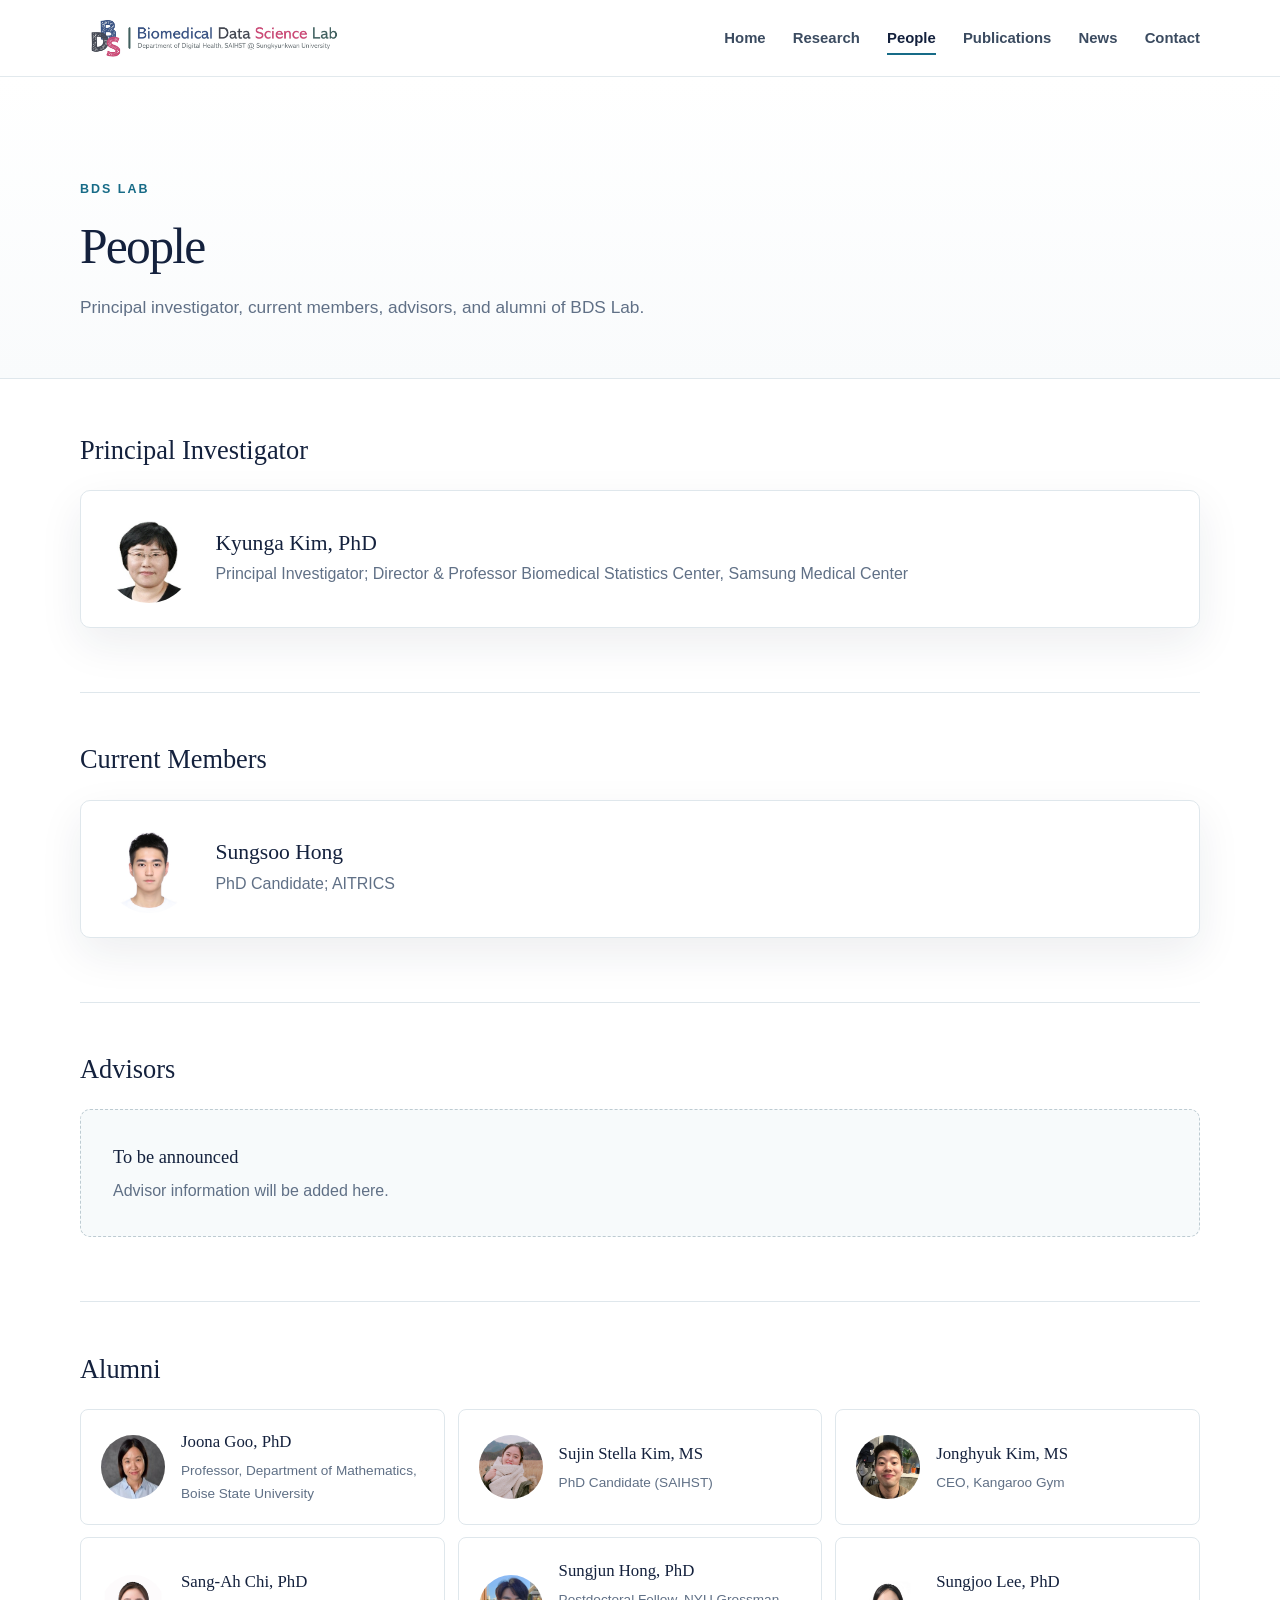
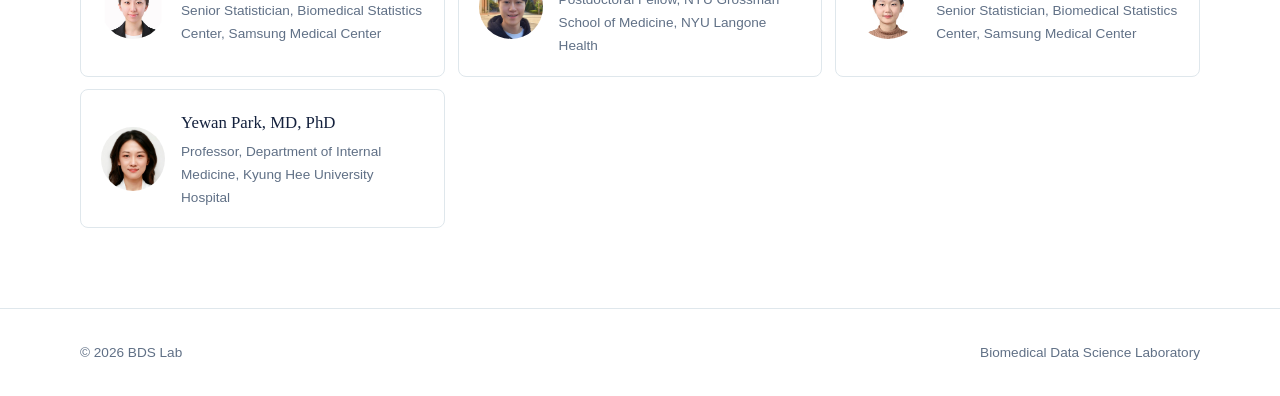
==== people.html @ 7a571b47 "Initial BDS Lab website" ====
<!doctype html>
<html lang="en">
  <head>
    <meta charset="utf-8"><meta name="viewport" content="width=device-width, initial-scale=1">
    <meta name="description" content="People at BDS Lab."><title>People | BDS Lab</title>
    <link rel="icon" href="assets/img/favicon.ico" sizes="any"><link rel="icon" type="image/png" sizes="512x512" href="assets/img/favicon.png"><link rel="apple-touch-icon" sizes="180x180" href="assets/img/apple-touch-icon.png">
    <link rel="stylesheet" href="assets/css/styles.css"><script src="assets/js/main.js" defer></script>
  </head>
  <body>
    <a class="skip-link" href="#main">Skip to content</a>
    <header class="site-header"><nav class="nav-wrap" aria-label="Primary navigation"><a class="brand" href="index.html"><img class="brand-logo" src="assets/img/bdslab-logo.jpg" alt="BDS Lab — Biomedical Data Science Laboratory"></a><button class="menu-button" type="button" aria-expanded="false" aria-controls="primary-menu" aria-label="Open navigation"><span></span></button><ul class="nav-links" id="primary-menu"><li><a href="index.html">Home</a></li><li><a href="research.html">Research</a></li><li><a href="people.html" aria-current="page">People</a></li><li><a href="publications.html">Publications</a></li><li><a href="news.html">News</a></li><li><a href="contact.html">Contact</a></li></ul></nav></header>
    <main id="main">
      <header class="page-intro"><div class="container"><p class="eyebrow">BDS Lab</p><h1>People</h1><p>Principal investigator, current members, advisors, and alumni of BDS Lab.</p></div></header>
      <section class="content-section"><div class="container">
        <section class="people-group"><h2 class="group-title">Principal Investigator</h2><article class="person-feature"><img class="person-photo" src="assets/img/people/kyunga-kim.jpg" alt="Kyunga Kim"><div><h3>Kyunga Kim, PhD</h3><p class="role">Principal Investigator; Director & Professor Biomedical Statistics Center, Samsung Medical Center</p></div></article></section>

        <section class="people-group"><h2 class="group-title">Current Members</h2><article class="person-feature"><img class="person-photo" src="assets/img/people/sungsoo-hong.jpg" alt="Sungsoo Hong"><div><h3>Sungsoo Hong</h3><p class="role">PhD Candidate; AITRICS</p></div></article></section>

        <section class="people-group"><h2 class="group-title">Advisors</h2><div class="empty-state"><strong>To be announced</strong><span>Advisor information will be added here.</span></div></section>

        <section class="people-group"><h2 class="group-title">Alumni</h2><div class="people-grid">
          <div class="person-compact person-with-photo">
	      <img class="alumni-photo" src="assets/img/people/joona-goo.jpg" alt="Joona Goo"><div><strong>Joona Goo, PhD</strong><span>Professor, Department of Mathematics, Boise State University</span></div></div>

          <div class="person-compact person-with-photo">
	      <img class="alumni-photo" src="assets/img/people/sujin-kim.jpg" alt="Sujin Stella Kim"><div><strong>Sujin Stella Kim, MS</strong><span>PhD Candidate (SAIHST)</span></div></div>

          <div class="person-compact person-with-photo">
	      <img class="alumni-photo" src="assets/img/people/jonghyuk-kim.jpg" alt="Jonghyuk Kim"><div><strong>Jonghyuk Kim, MS</strong><span>CEO, Kangaroo Gym</span></div></div>

           <div class="person-compact person-with-photo">
	      <img class="alumni-photo" src="assets/img/people/sangah-chi.jpg" alt="Sang-Ah Chi"><div><strong>Sang-Ah Chi, PhD</strong><span>Senior Statistician, Biomedical Statistics Center, Samsung Medical Center</span></div></div>

           <div class="person-compact person-with-photo">
	      <img class="alumni-photo" src="assets/img/people/sungjun-hong.jpg" alt="Sungjun Hong"><div><strong>Sungjun Hong, PhD</strong><span>Postdoctoral Fellow, NYU Grossman School of Medicine, NYU Langone Health</span></div></div>

           <div class="person-compact person-with-photo">
	      <img class="alumni-photo" src="assets/img/people/sungjoo-lee.jpg" alt="Sungjoo Lee"><div><strong>Sungjoo Lee, PhD</strong><span>Senior Statistician, Biomedical Statistics Center, Samsung Medical Center</span></div></div>

           <div class="person-compact person-with-photo">
	      <img class="alumni-photo" src="assets/img/people/yewan-park.jpg" alt="Yewan Park"><div><strong>Yewan Park, MD, PhD</strong><span>Professor, Department of Internal Medicine, Kyung Hee University Hospital</span></div></div>

        </div></section>
      </div></section>
    </main>
    <footer class="site-footer"><div class="container footer-row"><p>© <span data-current-year></span> BDS Lab</p><p>Biomedical Data Science Laboratory</p></div></footer>
  </body>
</html>
---- assets/css/styles.css ----
:root {
  --ink: #14213d;
  --muted: #607086;
  --accent: #176b87;
  --accent-dark: #0f5269;
  --accent-soft: #eaf5f8;
  --line: #dfe7ec;
  --paper: #ffffff;
  --wash: #f7fafb;
  --shadow: 0 16px 44px rgba(20, 33, 61, 0.08);
  --max-width: 1120px;
}

* {
  box-sizing: border-box;
}

html {
  scroll-behavior: smooth;
}

body {
  margin: 0;
  color: var(--ink);
  background: var(--paper);
  font-family: Inter, ui-sans-serif, -apple-system, BlinkMacSystemFont, "Segoe UI", sans-serif;
  font-size: 16px;
  line-height: 1.7;
  -webkit-font-smoothing: antialiased;
}

a {
  color: var(--accent);
  text-decoration-thickness: 1px;
  text-underline-offset: 0.18em;
}

a:hover {
  color: var(--accent-dark);
}

.skip-link {
  position: absolute;
  top: -4rem;
  left: 1rem;
  z-index: 100;
  padding: 0.7rem 1rem;
  color: #fff;
  background: var(--ink);
}

.skip-link:focus {
  top: 1rem;
}

.site-header {
  position: sticky;
  top: 0;
  z-index: 50;
  border-bottom: 1px solid rgba(223, 231, 236, 0.9);
  background: rgba(255, 255, 255, 0.94);
  backdrop-filter: blur(14px);
}

.nav-wrap {
  width: min(calc(100% - 2rem), var(--max-width));
  min-height: 76px;
  margin: 0 auto;
  display: flex;
  align-items: center;
  justify-content: space-between;
  gap: 2rem;
}

.brand {
  display: inline-flex;
  align-items: center;
  gap: 0.7rem;
  color: var(--ink);
  font-size: 1.05rem;
  font-weight: 750;
  letter-spacing: -0.02em;
  text-decoration: none;
}

.brand-mark {
  width: 34px;
  height: 34px;
  display: grid;
  place-items: center;
  border-radius: 50%;
  color: #fff;
  background: var(--accent);
  font-family: Georgia, "Times New Roman", serif;
  font-size: 0.86rem;
  letter-spacing: 0.03em;
}

.brand-logo {
  display: block;
  width: 270px;
  height: auto;
}

.nav-links {
  display: flex;
  align-items: center;
  gap: 1.7rem;
  margin: 0;
  padding: 0;
  list-style: none;
}

.nav-links a {
  position: relative;
  color: #3b4b60;
  font-size: 0.93rem;
  font-weight: 600;
  text-decoration: none;
}

.nav-links a::after {
  position: absolute;
  right: 0;
  bottom: -0.55rem;
  left: 0;
  height: 2px;
  background: var(--accent);
  content: "";
  opacity: 0;
  transform: scaleX(0.35);
  transition: 160ms ease;
}

.nav-links a:hover::after,
.nav-links a[aria-current="page"]::after {
  opacity: 1;
  transform: scaleX(1);
}

.nav-links a[aria-current="page"] {
  color: var(--ink);
}

.menu-button {
  width: 42px;
  height: 42px;
  display: none;
  border: 1px solid var(--line);
  border-radius: 8px;
  background: #fff;
  color: var(--ink);
  cursor: pointer;
}

.menu-button span,
.menu-button::before,
.menu-button::after {
  width: 18px;
  height: 2px;
  display: block;
  margin: 4px auto;
  background: currentColor;
  content: "";
}

.container {
  width: min(calc(100% - 2rem), var(--max-width));
  margin: 0 auto;
}

.hero {
  position: relative;
  overflow: hidden;
  padding: clamp(5rem, 10vw, 8.5rem) 0 clamp(4.5rem, 8vw, 7rem);
  border-bottom: 1px solid var(--line);
  background: linear-gradient(135deg, #fff 0%, #fff 58%, #f2f9fb 100%);
}

.hero::after {
  position: absolute;
  top: 12%;
  right: -8rem;
  width: 28rem;
  height: 28rem;
  border: 1px solid rgba(23, 107, 135, 0.12);
  border-radius: 50%;
  box-shadow: 0 0 0 4rem rgba(23, 107, 135, 0.025), 0 0 0 8rem rgba(23, 107, 135, 0.018);
  content: "";
}

.hero-content {
  position: relative;
  z-index: 1;
  max-width: 800px;
}

.eyebrow {
  margin: 0 0 1.1rem;
  color: var(--accent);
  font-size: 0.78rem;
  font-weight: 750;
  letter-spacing: 0.16em;
  text-transform: uppercase;
}

h1,
h2,
h3 {
  margin-top: 0;
  color: var(--ink);
  font-family: Georgia, "Times New Roman", serif;
  font-weight: 500;
  line-height: 1.18;
}

h1 {
  max-width: 780px;
  margin-bottom: 1.4rem;
  font-size: clamp(2.7rem, 6.2vw, 5.2rem);
  letter-spacing: -0.045em;
}

.hero-lead {
  max-width: 650px;
  margin: 0;
  color: var(--muted);
  font-size: clamp(1.05rem, 2vw, 1.25rem);
}

.hero-actions {
  display: flex;
  flex-wrap: wrap;
  gap: 0.85rem;
  margin-top: 2rem;
}

.button {
  display: inline-flex;
  align-items: center;
  justify-content: center;
  min-height: 46px;
  padding: 0.65rem 1.1rem;
  border: 1px solid var(--accent);
  border-radius: 6px;
  color: #fff;
  background: var(--accent);
  font-size: 0.9rem;
  font-weight: 700;
  text-decoration: none;
}

.button:hover {
  color: #fff;
  background: var(--accent-dark);
}

.button.secondary {
  color: var(--ink);
  border-color: var(--line);
  background: #fff;
}

.button.secondary:hover {
  color: var(--accent-dark);
  border-color: #b7cbd3;
}

.section {
  padding: clamp(4rem, 7vw, 6.5rem) 0;
}

.section.tint {
  border-top: 1px solid var(--line);
  border-bottom: 1px solid var(--line);
  background: var(--wash);
}

.section-heading {
  display: grid;
  grid-template-columns: minmax(180px, 0.7fr) minmax(0, 1.5fr);
  gap: 2rem;
  margin-bottom: 2.6rem;
}

.section-heading h2,
.page-intro h1 {
  margin-bottom: 0;
  font-size: clamp(2rem, 4vw, 3.1rem);
  letter-spacing: -0.035em;
}

.section-heading p {
  max-width: 650px;
  margin: 0;
  color: var(--muted);
}

.cards {
  display: grid;
  grid-template-columns: repeat(3, minmax(0, 1fr));
  gap: 1rem;
}

.research-cards {
  grid-template-columns: repeat(2, minmax(0, 1fr));
}

.research-card {
  min-height: 170px;
}

.card {
  min-height: 215px;
  padding: 1.6rem;
  border: 1px solid var(--line);
  border-radius: 10px;
  background: #fff;
  box-shadow: 0 8px 24px rgba(20, 33, 61, 0.035);
}

.card-number {
  display: block;
  margin-bottom: 2.4rem;
  color: var(--accent);
  font-size: 0.75rem;
  font-weight: 750;
  letter-spacing: 0.12em;
}

.card h3 {
  margin-bottom: 0.7rem;
  font-size: 1.28rem;
}

.card p {
  margin: 0;
  color: var(--muted);
  font-size: 0.94rem;
}

.text-link {
  display: inline-block;
  margin-top: 1.8rem;
  font-size: 0.9rem;
  font-weight: 700;
}

.page-intro {
  padding: clamp(4.5rem, 8vw, 7rem) 0 3.5rem;
  border-bottom: 1px solid var(--line);
  background: linear-gradient(180deg, #fff, #f9fbfc);
}

.page-intro p:last-child {
  max-width: 670px;
  margin: 1rem 0 0;
  color: var(--muted);
  font-size: 1.08rem;
}

.content-section {
  padding: 3.5rem 0 5rem;
}

.people-group + .people-group,
.content-block + .content-block {
  margin-top: 4rem;
  padding-top: 3.2rem;
  border-top: 1px solid var(--line);
}

.group-title {
  margin-bottom: 1.5rem;
  font-size: 1.65rem;
}

.person-feature {
  display: grid;
  grid-template-columns: 88px minmax(0, 1fr);
  gap: 1.4rem;
  align-items: center;
  padding: 1.5rem;
  border: 1px solid var(--line);
  border-radius: 10px;
  background: #fff;
  box-shadow: var(--shadow);
}

.avatar {
  width: 88px;
  height: 88px;
  display: grid;
  place-items: center;
  border-radius: 50%;
  color: var(--accent-dark);
  background: var(--accent-soft);
  font-family: Georgia, "Times New Roman", serif;
  font-size: 1.45rem;
}

.person-feature h3 {
  margin-bottom: 0.25rem;
  font-size: 1.35rem;
}

.role,
.placeholder {
  margin: 0;
  color: var(--muted);
}

/* PI and current-member photos */
.person-photo {
  width: 88px;
  height: 88px;
  flex: 0 0 88px;
  display: block;
  border-radius: 50%;
  object-fit: cover;
  object-position: center;
}

/* Alumni card layout */
.person-with-photo {
  display: flex;
  align-items: center;
  gap: 1rem;
}

/* Alumni photos */
.alumni-photo {
  width: 64px;
  height: 64px;
  flex: 0 0 64px;
  display: block;
  border-radius: 50%;
  object-fit: cover;
  object-position: center;
}

.people-grid {
  display: grid;
  grid-template-columns: repeat(3, minmax(0, 1fr));
  gap: 0.8rem;
}

.person-feature + .person-feature {
  margin-top: 1rem;
}

.person-compact {
  padding: 1.15rem 1.25rem;
  border: 1px solid var(--line);
  border-radius: 8px;
  background: #fff;
}

.person-compact strong {
  display: block;
  font-family: Georgia, "Times New Roman", serif;
  font-size: 1.05rem;
  font-weight: 500;
}

.person-compact span {
  display: block;
  margin-top: 0.15rem;
  color: var(--muted);
  font-size: 0.85rem;
}

.outline-list {
  margin: 0;
  padding: 0;
  list-style: none;
  border-top: 1px solid var(--line);
}

.outline-list li {
  display: grid;
  grid-template-columns: 84px minmax(0, 1fr);
  gap: 1.5rem;
  padding: 1.4rem 0;
  border-bottom: 1px solid var(--line);
}

.outline-list .index {
  color: var(--accent);
  font-size: 0.78rem;
  font-weight: 750;
  letter-spacing: 0.1em;
}

.outline-list h3 {
  margin-bottom: 0.35rem;
  font-size: 1.2rem;
}

.outline-list p {
  margin: 0;
  color: var(--muted);
}

.empty-state {
  padding: 2rem;
  border: 1px dashed #bdcbd2;
  border-radius: 10px;
  color: var(--muted);
  background: var(--wash);
}

.empty-state strong {
  display: block;
  margin-bottom: 0.25rem;
  color: var(--ink);
  font-family: Georgia, "Times New Roman", serif;
  font-size: 1.15rem;
  font-weight: 500;
}

/* Publication layout follows the year-grouped academic style used on hong-sj.github.io. */
.publication-year-group {
  margin-top: 2.6rem;
}

.publication-year {
  margin: 0 0 1.45rem;
  padding-top: 0.85rem;
  border-top: 1px solid var(--line);
  color: #7b8796;
  font-family: Inter, ui-sans-serif, -apple-system, BlinkMacSystemFont, "Segoe UI", sans-serif;
  font-size: 1.45rem;
  font-weight: 500;
  text-align: right;
}

.publication-entry {
  padding: 0 0 0.8rem;
}

.publication-title {
  max-width: 900px;
  margin: 0 0 0.45rem;
  color: var(--ink);
  font-family: Inter, ui-sans-serif, -apple-system, BlinkMacSystemFont, "Segoe UI", sans-serif;
  font-size: 1.05rem;
  font-weight: 750;
  line-height: 1.45;
}

.publication-authors,
.publication-venue {
  max-width: 940px;
  margin: 0.2rem 0;
  color: #3f4f63;
  font-size: 0.94rem;
  line-height: 1.6;
}

.publication-authors strong {
  color: var(--ink);
}

.publication-links {
  display: flex;
  flex-wrap: wrap;
  gap: 0.45rem;
  margin-top: 0.8rem;
}

.publication-button,
.citation-badge {
  display: inline-flex;
  align-items: center;
  min-height: 29px;
  padding: 0.18rem 0.58rem;
  border: 1px solid var(--accent);
  border-radius: 4px;
  color: var(--accent-dark);
  background: #fff;
  font-size: 0.75rem;
  font-weight: 700;
  line-height: 1;
  text-decoration: none;
}

.publication-button:hover,
.citation-badge:hover {
  color: #fff;
  background: var(--accent);
}

.citation-badge {
  border-color: #a9cbd6;
  background: var(--accent-soft);
}

.publication-note {
  margin: 2.6rem 0 0;
  color: var(--muted);
  font-size: 0.82rem;
}

.contact-card {
  max-width: 720px;
  padding: clamp(1.6rem, 4vw, 2.6rem);
  border: 1px solid var(--line);
  border-radius: 10px;
  box-shadow: var(--shadow);
}

.contact-card h2 {
  margin-bottom: 0.8rem;
  font-size: clamp(1.6rem, 3vw, 2.25rem);
}

.contact-card p {
  margin: 0;
  color: var(--muted);
}

.contact-card .contact-placeholder {
  margin-top: 1.5rem;
  padding-top: 1.2rem;
  border-top: 1px solid var(--line);
  font-size: 0.9rem;
}

.site-footer {
  padding: 2rem 0;
  border-top: 1px solid var(--line);
  color: var(--muted);
  background: #fff;
  font-size: 0.85rem;
}

.footer-row {
  display: flex;
  align-items: center;
  justify-content: space-between;
  gap: 1rem;
}

.footer-row p {
  margin: 0;
}

@media (max-width: 760px) {
  .menu-button {
    display: block;
  }
  .brand-logo {
    width: 210px;
  }
  .nav-links {
    position: absolute;
    top: 76px;
    right: 0;
    left: 0;
    display: none;
    padding: 1rem;
    border-bottom: 1px solid var(--line);
    background: #fff;
    box-shadow: 0 14px 30px rgba(20, 33, 61, 0.08);
  }

  .nav-links.open {
    display: grid;
    gap: 0;
  }

  .nav-links a {
    display: block;
    padding: 0.75rem 0.35rem;
  }

  .nav-links a::after {
    display: none;
  }

  .section-heading,
  .cards,
  .research-cards,
  .people-grid {
    grid-template-columns: 1fr;
  }

  .section-heading {
    gap: 0.85rem;
  }

  .hero::after {
    display: none;
  }

  .footer-row {
    align-items: flex-start;
    flex-direction: column;
  }
}

@media (max-width: 480px) {
  .person-feature {
    grid-template-columns: 1fr;
  }

  .outline-list li {
    grid-template-columns: 1fr;
    gap: 0.4rem;
  }
}
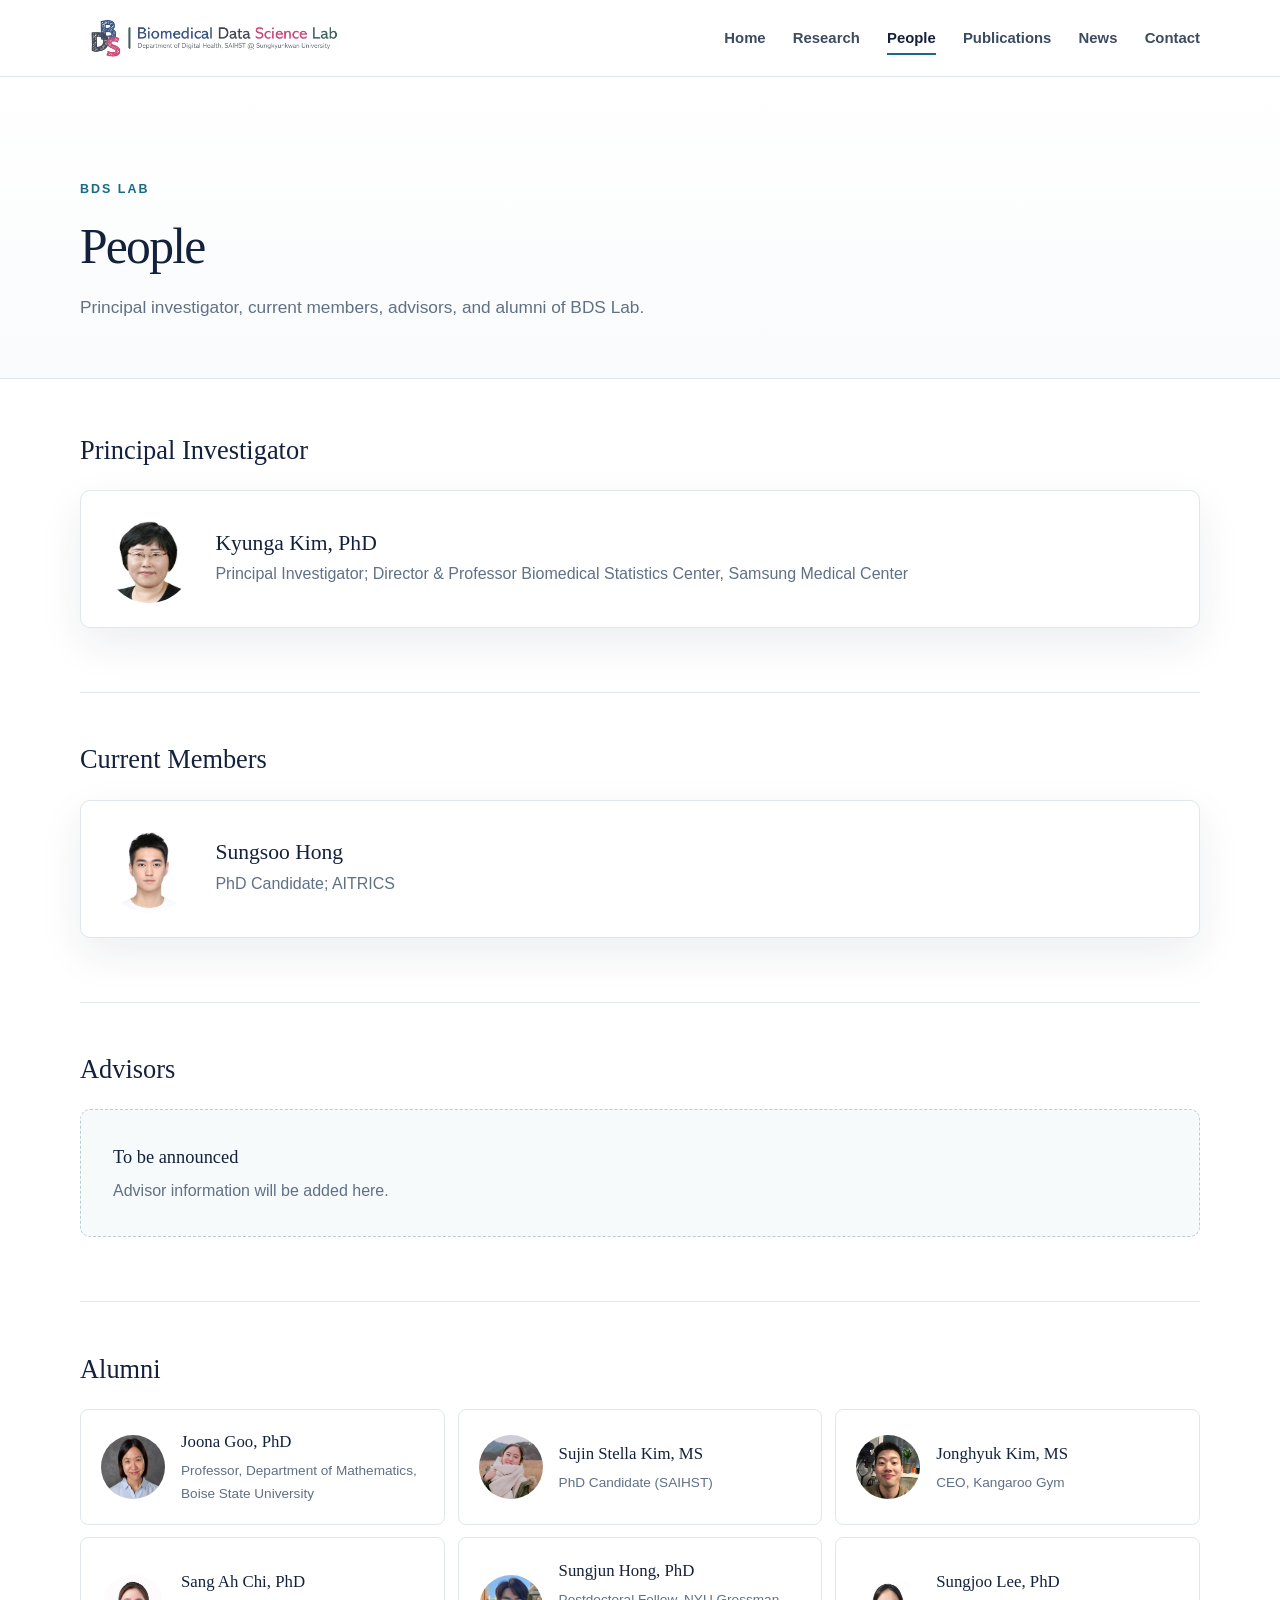
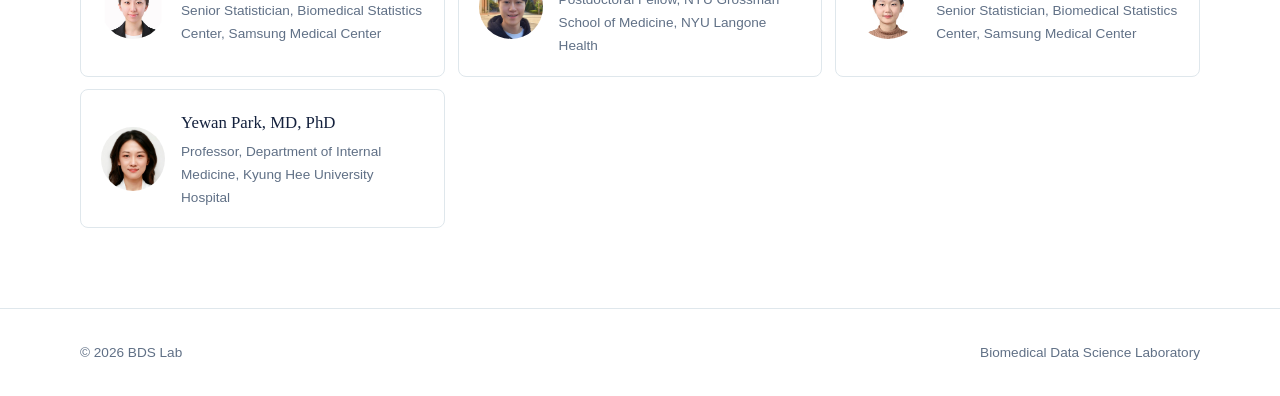
==== commit 880f1f36: "update" ====
--- a/people.html
+++ b/people.html
@@ -29,7 +29,7 @@
 	      <img class="alumni-photo" src="assets/img/people/jonghyuk-kim.jpg" alt="Jonghyuk Kim"><div><strong>Jonghyuk Kim, MS</strong><span>CEO, Kangaroo Gym</span></div></div>
 
            <div class="person-compact person-with-photo">
-	      <img class="alumni-photo" src="assets/img/people/sangah-chi.jpg" alt="Sang-Ah Chi"><div><strong>Sang-Ah Chi, PhD</strong><span>Senior Statistician, Biomedical Statistics Center, Samsung Medical Center</span></div></div>
+	      <img class="alumni-photo" src="assets/img/people/sangah-chi.jpg" alt="Sang Ah Chi"><div><strong>Sang Ah Chi, PhD</strong><span>Senior Statistician, Biomedical Statistics Center, Samsung Medical Center</span></div></div>
 
            <div class="person-compact person-with-photo">
 	      <img class="alumni-photo" src="assets/img/people/sungjun-hong.jpg" alt="Sungjun Hong"><div><strong>Sungjun Hong, PhD</strong><span>Postdoctoral Fellow, NYU Grossman School of Medicine, NYU Langone Health</span></div></div>
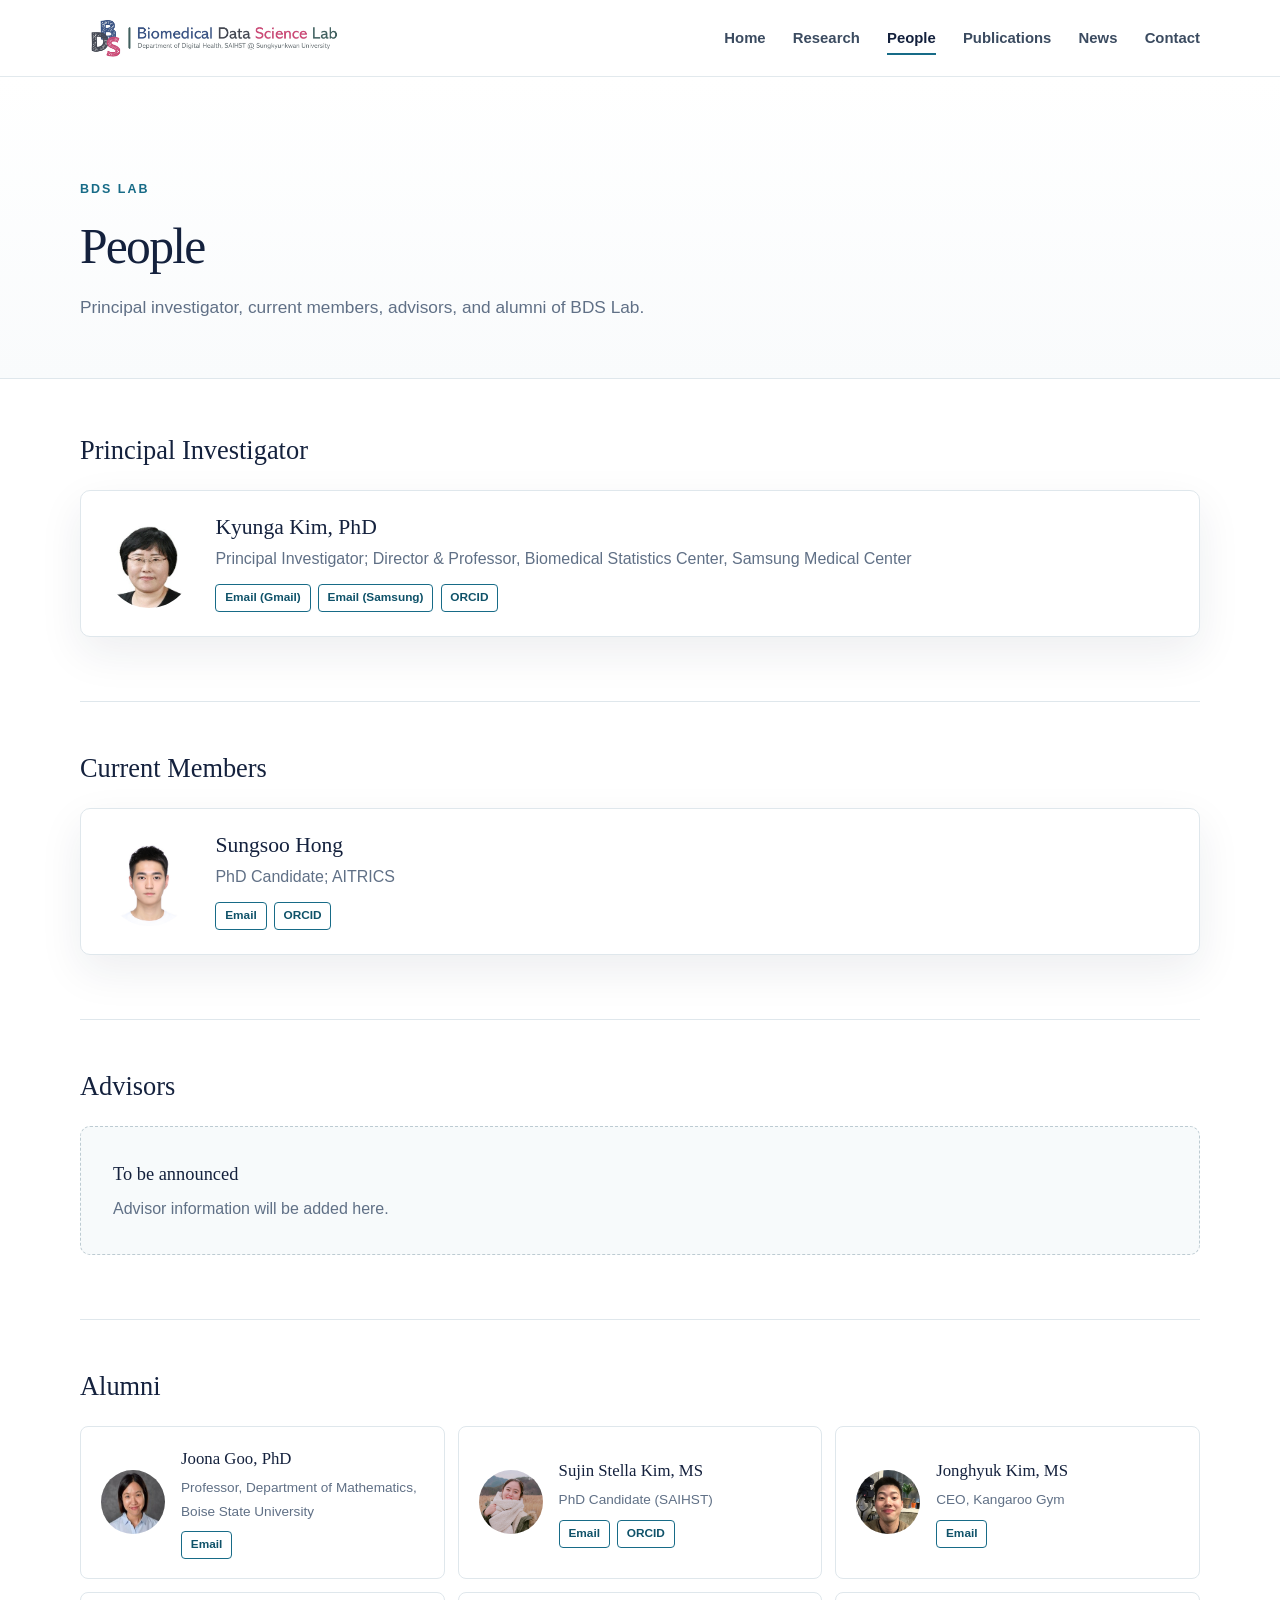
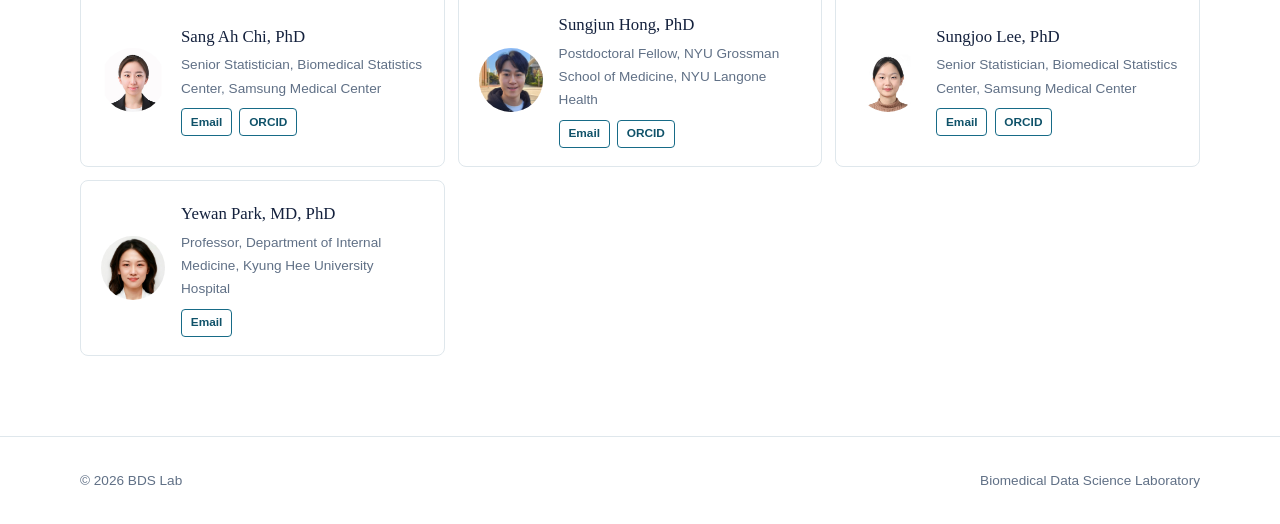
==== commit 891147ce: "Update people.html" ====
--- a/people.html
+++ b/people.html
@@ -4,7 +4,40 @@
     <meta charset="utf-8"><meta name="viewport" content="width=device-width, initial-scale=1">
     <meta name="description" content="People at BDS Lab."><title>People | BDS Lab</title>
     <link rel="icon" href="assets/img/favicon.ico" sizes="any"><link rel="icon" type="image/png" sizes="512x512" href="assets/img/favicon.png"><link rel="apple-touch-icon" sizes="180x180" href="assets/img/apple-touch-icon.png">
-    <link rel="stylesheet" href="assets/css/styles.css"><script src="assets/js/main.js" defer></script>
+    <link rel="stylesheet" href="assets/css/styles.css">
+    <style>
+      .person-links {
+        display: flex;
+        flex-wrap: wrap;
+        gap: 0.45rem;
+        margin-top: 0.75rem;
+      }
+
+      .person-links a {
+        display: inline-flex;
+        align-items: center;
+        min-height: 28px;
+        padding: 0.18rem 0.55rem;
+        border: 1px solid var(--accent);
+        border-radius: 4px;
+        color: var(--accent-dark);
+        background: #fff;
+        font-size: 0.74rem;
+        font-weight: 700;
+        line-height: 1;
+        text-decoration: none;
+      }
+
+      .person-links a:hover {
+        color: #fff;
+        background: var(--accent);
+      }
+
+      .person-compact .person-links {
+        margin-top: 0.55rem;
+      }
+    </style>
+    <script src="assets/js/main.js" defer></script>
   </head>
   <body>
     <a class="skip-link" href="#main">Skip to content</a>
@@ -12,33 +45,33 @@
     <main id="main">
       <header class="page-intro"><div class="container"><p class="eyebrow">BDS Lab</p><h1>People</h1><p>Principal investigator, current members, advisors, and alumni of BDS Lab.</p></div></header>
       <section class="content-section"><div class="container">
-        <section class="people-group"><h2 class="group-title">Principal Investigator</h2><article class="person-feature"><img class="person-photo" src="assets/img/people/kyunga-kim.jpg" alt="Kyunga Kim"><div><h3>Kyunga Kim, PhD</h3><p class="role">Principal Investigator; Director & Professor Biomedical Statistics Center, Samsung Medical Center</p></div></article></section>
+        <section class="people-group"><h2 class="group-title">Principal Investigator</h2><article class="person-feature"><img class="person-photo" src="assets/img/people/kyunga-kim.jpg" alt="Kyunga Kim"><div><h3>Kyunga Kim, PhD</h3><p class="role">Principal Investigator; Director &amp; Professor, Biomedical Statistics Center, Samsung Medical Center</p><div class="person-links"><a href="mailto:kyunga.j.kim@gmail.com" title="kyunga.j.kim@gmail.com">Email (Gmail)</a><a href="mailto:kyunga.j.kim@samsung.com" title="kyunga.j.kim@samsung.com">Email (Samsung)</a><a href="https://orcid.org/0000-0002-0865-2236" target="_blank" rel="noopener noreferrer">ORCID</a></div></div></article></section>
 
-        <section class="people-group"><h2 class="group-title">Current Members</h2><article class="person-feature"><img class="person-photo" src="assets/img/people/sungsoo-hong.jpg" alt="Sungsoo Hong"><div><h3>Sungsoo Hong</h3><p class="role">PhD Candidate; AITRICS</p></div></article></section>
+        <section class="people-group"><h2 class="group-title">Current Members</h2><article class="person-feature"><img class="person-photo" src="assets/img/people/sungsoo-hong.jpg" alt="Sungsoo Hong"><div><h3>Sungsoo Hong</h3><p class="role">PhD Candidate; AITRICS</p><div class="person-links"><a href="mailto:hss2864@gmail.com" title="hss2864@gmail.com">Email</a><a href="https://orcid.org/0000-0002-4534-9375" target="_blank" rel="noopener noreferrer">ORCID</a></div></div></article></section>
 
         <section class="people-group"><h2 class="group-title">Advisors</h2><div class="empty-state"><strong>To be announced</strong><span>Advisor information will be added here.</span></div></section>
 
         <section class="people-group"><h2 class="group-title">Alumni</h2><div class="people-grid">
           <div class="person-compact person-with-photo">
-	      <img class="alumni-photo" src="assets/img/people/joona-goo.jpg" alt="Joona Goo"><div><strong>Joona Goo, PhD</strong><span>Professor, Department of Mathematics, Boise State University</span></div></div>
+	      <img class="alumni-photo" src="assets/img/people/joona-goo.jpg" alt="Joona Goo"><div><strong>Joona Goo, PhD</strong><span>Professor, Department of Mathematics, Boise State University</span><div class="person-links"><a href="mailto:junagoo@boisestate.edu" title="junagoo@boisestate.edu">Email</a></div></div></div>
 
           <div class="person-compact person-with-photo">
-	      <img class="alumni-photo" src="assets/img/people/sujin-kim.jpg" alt="Sujin Stella Kim"><div><strong>Sujin Stella Kim, MS</strong><span>PhD Candidate (SAIHST)</span></div></div>
+	      <img class="alumni-photo" src="assets/img/people/sujin-kim.jpg" alt="Sujin Stella Kim"><div><strong>Sujin Stella Kim, MS</strong><span>PhD Candidate (SAIHST)</span><div class="person-links"><a href="mailto:dh.stellaaa@gmail.com" title="dh.stellaaa@gmail.com">Email</a><a href="https://orcid.org/0000-0002-1189-5896" target="_blank" rel="noopener noreferrer">ORCID</a></div></div></div>
 
           <div class="person-compact person-with-photo">
-	      <img class="alumni-photo" src="assets/img/people/jonghyuk-kim.jpg" alt="Jonghyuk Kim"><div><strong>Jonghyuk Kim, MS</strong><span>CEO, Kangaroo Gym</span></div></div>
+	      <img class="alumni-photo" src="assets/img/people/jonghyuk-kim.jpg" alt="Jonghyuk Kim"><div><strong>Jonghyuk Kim, MS</strong><span>CEO, Kangaroo Gym</span><div class="person-links"><a href="mailto:gurdk123@gmail.com" title="gurdk123@gmail.com">Email</a></div></div></div>
 
            <div class="person-compact person-with-photo">
-	      <img class="alumni-photo" src="assets/img/people/sangah-chi.jpg" alt="Sang Ah Chi"><div><strong>Sang Ah Chi, PhD</strong><span>Senior Statistician, Biomedical Statistics Center, Samsung Medical Center</span></div></div>
+	      <img class="alumni-photo" src="assets/img/people/sangah-chi.jpg" alt="Sang Ah Chi"><div><strong>Sang Ah Chi, PhD</strong><span>Senior Statistician, Biomedical Statistics Center, Samsung Medical Center</span><div class="person-links"><a href="mailto:sszzgg91@naver.com" title="sszzgg91@naver.com">Email</a><a href="https://orcid.org/0000-0002-4349-5248" target="_blank" rel="noopener noreferrer">ORCID</a></div></div></div>
 
            <div class="person-compact person-with-photo">
-	      <img class="alumni-photo" src="assets/img/people/sungjun-hong.jpg" alt="Sungjun Hong"><div><strong>Sungjun Hong, PhD</strong><span>Postdoctoral Fellow, NYU Grossman School of Medicine, NYU Langone Health</span></div></div>
+	      <img class="alumni-photo" src="assets/img/people/sungjun-hong.jpg" alt="Sungjun Hong"><div><strong>Sungjun Hong, PhD</strong><span>Postdoctoral Fellow, NYU Grossman School of Medicine, NYU Langone Health</span><div class="person-links"><a href="mailto:hsj2864@gmail.com" title="hsj2864@gmail.com">Email</a><a href="https://orcid.org/0000-0003-2797-238X" target="_blank" rel="noopener noreferrer">ORCID</a></div></div></div>
 
            <div class="person-compact person-with-photo">
-	      <img class="alumni-photo" src="assets/img/people/sungjoo-lee.jpg" alt="Sungjoo Lee"><div><strong>Sungjoo Lee, PhD</strong><span>Senior Statistician, Biomedical Statistics Center, Samsung Medical Center</span></div></div>
+	      <img class="alumni-photo" src="assets/img/people/sungjoo-lee.jpg" alt="Sungjoo Lee"><div><strong>Sungjoo Lee, PhD</strong><span>Senior Statistician, Biomedical Statistics Center, Samsung Medical Center</span><div class="person-links"><a href="mailto:danhalee2016@gmail.com" title="danhalee2016@gmail.com">Email</a><a href="https://orcid.org/0000-0003-3564-4220" target="_blank" rel="noopener noreferrer">ORCID</a></div></div></div>
 
            <div class="person-compact person-with-photo">
-	      <img class="alumni-photo" src="assets/img/people/yewan-park.jpg" alt="Yewan Park"><div><strong>Yewan Park, MD, PhD</strong><span>Professor, Department of Internal Medicine, Kyung Hee University Hospital</span></div></div>
+	      <img class="alumni-photo" src="assets/img/people/yewan-park.jpg" alt="Yewan Park"><div><strong>Yewan Park, MD, PhD</strong><span>Professor, Department of Internal Medicine, Kyung Hee University Hospital</span><div class="person-links"><a href="mailto:yewanish@gmail.com" title="yewanish@gmail.com">Email</a></div></div></div>
 
         </div></section>
       </div></section>
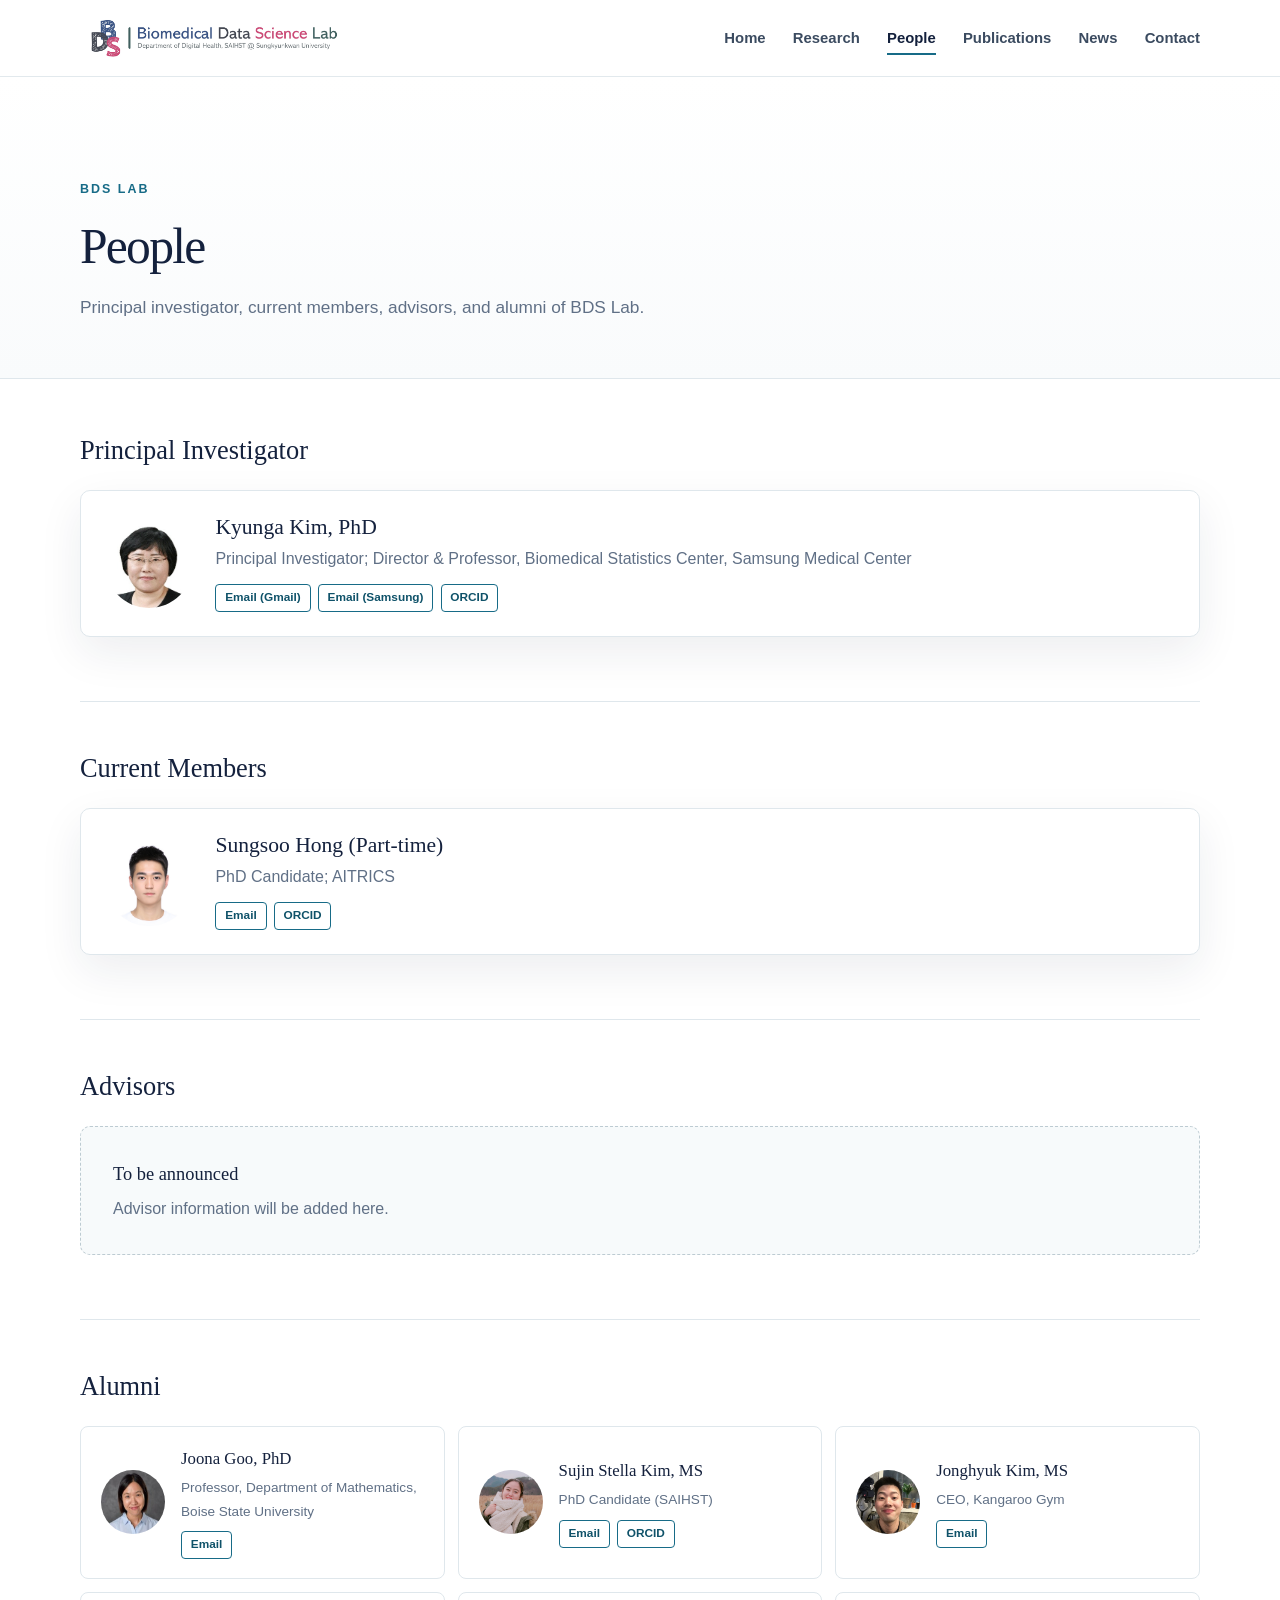
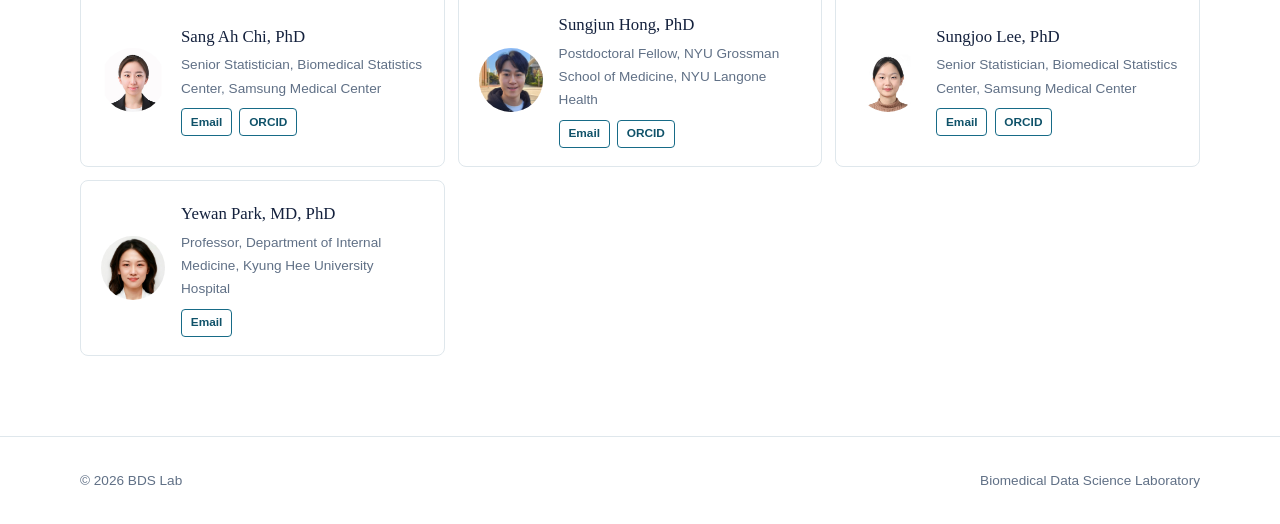
==== commit ba42e1d8: "Update information" ====
--- a/people.html
+++ b/people.html
@@ -39,6 +39,7 @@
     </style>
     <script src="assets/js/main.js" defer></script>
   </head>
+  <!-- Trigger GitHub Pages rebuild -->	
   <body>
     <a class="skip-link" href="#main">Skip to content</a>
     <header class="site-header"><nav class="nav-wrap" aria-label="Primary navigation"><a class="brand" href="index.html"><img class="brand-logo" src="assets/img/bdslab-logo.jpg" alt="BDS Lab — Biomedical Data Science Laboratory"></a><button class="menu-button" type="button" aria-expanded="false" aria-controls="primary-menu" aria-label="Open navigation"><span></span></button><ul class="nav-links" id="primary-menu"><li><a href="index.html">Home</a></li><li><a href="research.html">Research</a></li><li><a href="people.html" aria-current="page">People</a></li><li><a href="publications.html">Publications</a></li><li><a href="news.html">News</a></li><li><a href="contact.html">Contact</a></li></ul></nav></header>
@@ -47,7 +48,7 @@
       <section class="content-section"><div class="container">
         <section class="people-group"><h2 class="group-title">Principal Investigator</h2><article class="person-feature"><img class="person-photo" src="assets/img/people/kyunga-kim.jpg" alt="Kyunga Kim"><div><h3>Kyunga Kim, PhD</h3><p class="role">Principal Investigator; Director &amp; Professor, Biomedical Statistics Center, Samsung Medical Center</p><div class="person-links"><a href="mailto:kyunga.j.kim@gmail.com" title="kyunga.j.kim@gmail.com">Email (Gmail)</a><a href="mailto:kyunga.j.kim@samsung.com" title="kyunga.j.kim@samsung.com">Email (Samsung)</a><a href="https://orcid.org/0000-0002-0865-2236" target="_blank" rel="noopener noreferrer">ORCID</a></div></div></article></section>
 
-        <section class="people-group"><h2 class="group-title">Current Members</h2><article class="person-feature"><img class="person-photo" src="assets/img/people/sungsoo-hong.jpg" alt="Sungsoo Hong"><div><h3>Sungsoo Hong</h3><p class="role">PhD Candidate; AITRICS</p><div class="person-links"><a href="mailto:hss2864@gmail.com" title="hss2864@gmail.com">Email</a><a href="https://orcid.org/0000-0002-4534-9375" target="_blank" rel="noopener noreferrer">ORCID</a></div></div></article></section>
+        <section class="people-group"><h2 class="group-title">Current Members</h2><article class="person-feature"><img class="person-photo" src="assets/img/people/sungsoo-hong.jpg" alt="Sungsoo Hong"><div><h3>Sungsoo Hong (Part-time)</h3><p class="role">PhD Candidate; AITRICS</p><div class="person-links"><a href="mailto:hss2864@gmail.com" title="hss2864@gmail.com">Email</a><a href="https://orcid.org/0000-0002-4534-9375" target="_blank" rel="noopener noreferrer">ORCID</a></div></div></article></section>
 
         <section class="people-group"><h2 class="group-title">Advisors</h2><div class="empty-state"><strong>To be announced</strong><span>Advisor information will be added here.</span></div></section>
 
